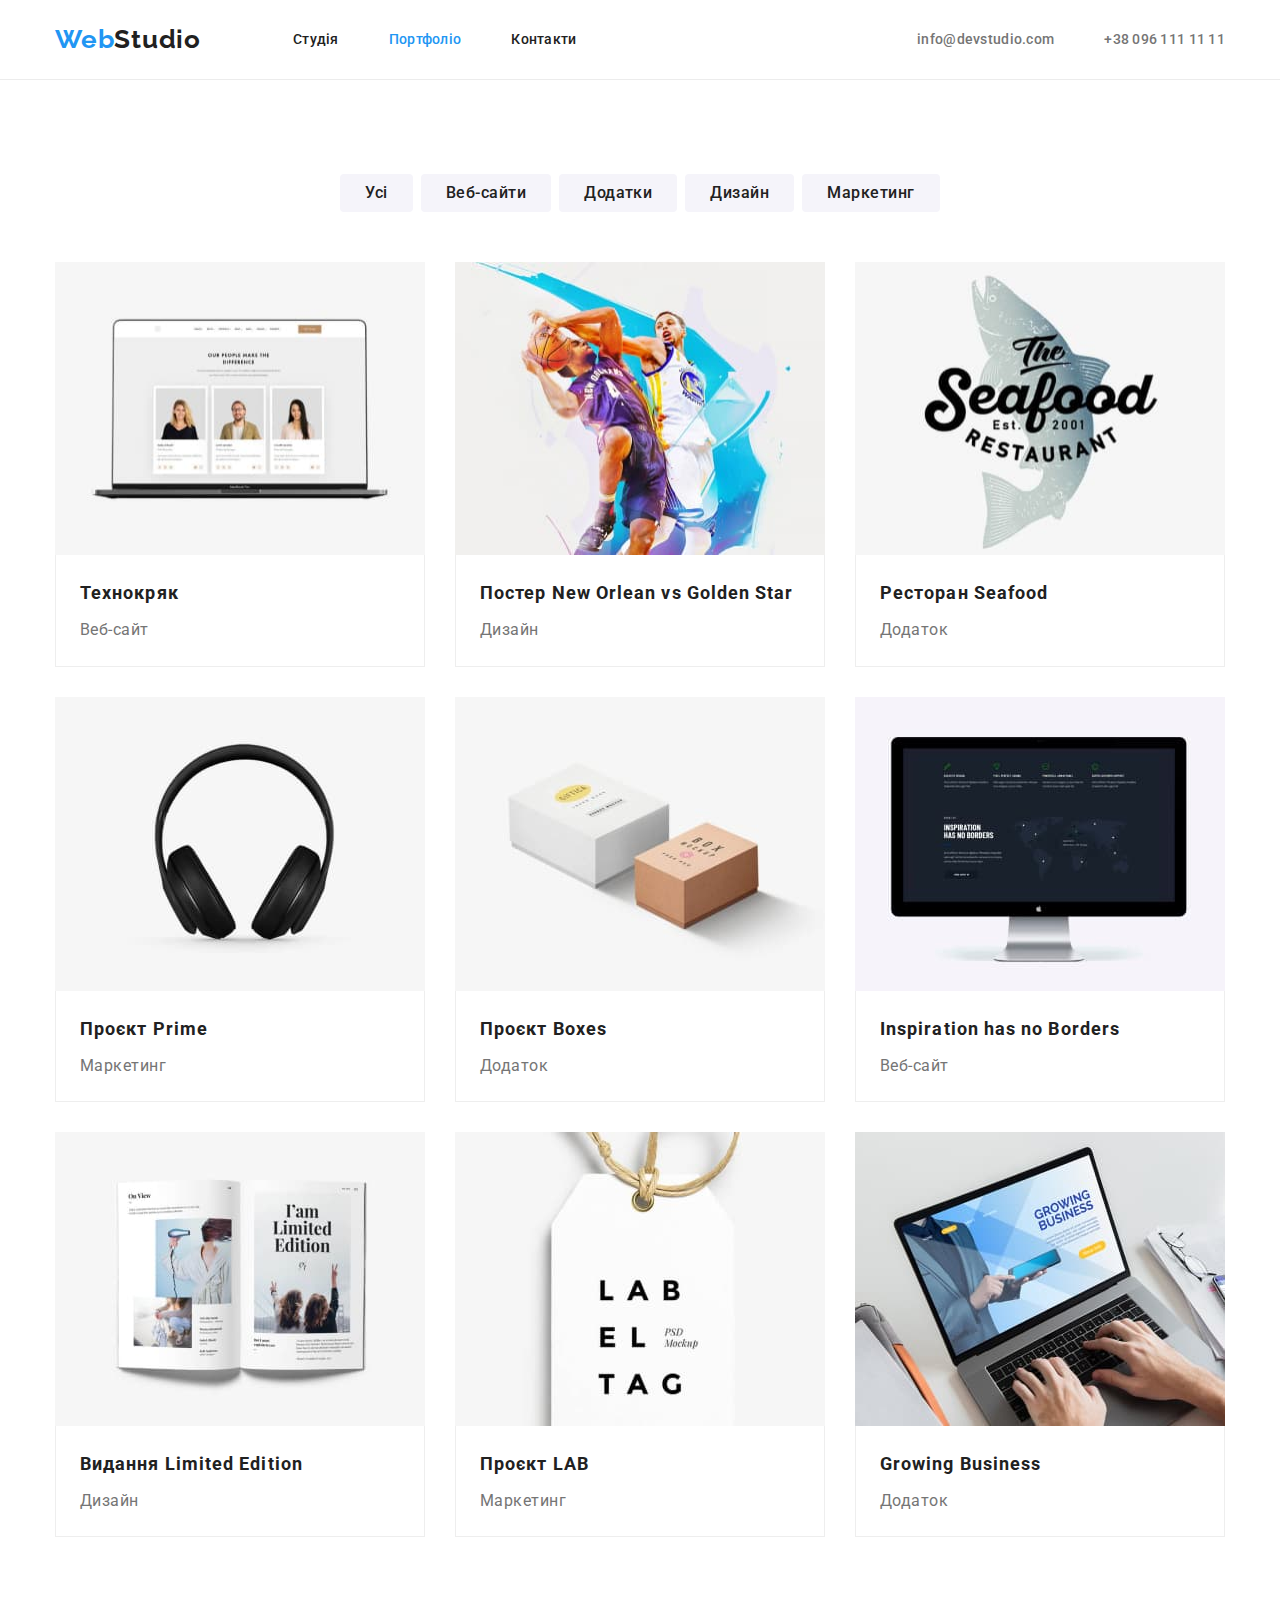
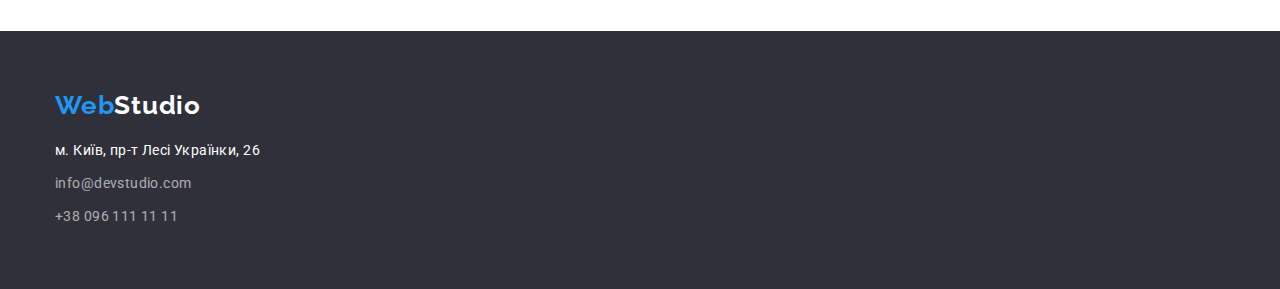
==== portfolio.html @ 4be1fdbf "Add files via upload" ====
<!DOCTYPE html>
<html lang="uk">
  <head>
    <meta charset="UTF-8" />
    <meta http-equiv="X-UA-Compatible" content="IE=edge" />
    <meta name="viewport" content="width=device-width, initial-scale=1.0" />
    <title>Портфоліо</title>
    <link rel="preconnect" href="https://fonts.googleapis.com" />
    <link rel="preconnect" href="https://fonts.gstatic.com" crossorigin />
    <link
      rel="stylesheet"
      href="https://cdn.jsdelivr.net/npm/modern-normalize@1.1.0/modern-normalize.min.css"
    />
    <link
      href="https://fonts.googleapis.com/css2?family=Raleway:wght@700&family=Roboto:wght@400;500;700;900&display=swap"
      rel="stylesheet"
    />
    <link rel="stylesheet" href="./css/styles.css" />
  </head>
  <body>
    <header class="page-header">
      <div class="container">
        <nav class="page-navigation">
          <a class="logo link" href="./index.html"
            ><span class="logo-part">Web</span>Studio</a
          >
          <ul class="menu list">
            <li>
              <a class="menu-link link" href="./index.html">Студія</a>
            </li>
            <li>
              <a class="menu-link link current" href="./portfolio.html"
                >Портфоліо</a
              >
            </li>
            <li><a class="menu-link link" href="">Контакти</a></li>
          </ul>
        </nav>
        <ul class="list menu-contacts">
          <li>
            <a class="mail-link link" href="mailto:info@devstudio.com"
              >info@devstudio.com</a
            >
          </li>
          <li>
            <a class="phone-link link" href="tel:+380961111111"
              >+38 096 111 11 11</a
            >
          </li>
        </ul>
      </div>
    </header>
    <main>
      <section class="portfolio section">
        <div class="container">
          <h1 class="visually-hidden">Портфоліо</h1>
          <ul class="list portfolio-menu">
            <li class="portfolio-menu-item">
              <button class="portfolio-button btn" type="button">Усі</button>
            </li>
            <li class="portfolio-menu-item">
              <button class="portfolio-button btn" type="button">
                Веб-сайти
              </button>
            </li>
            <li class="portfolio-menu-item">
              <button class="portfolio-button btn" type="button">
                Додатки
              </button>
            </li>
            <li class="portfolio-menu-item">
              <button class="portfolio-button btn" type="button">Дизайн</button>
            </li>
            <li class="portfolio-menu-item">
              <button class="portfolio-button btn" type="button">
                Маркетинг
              </button>
            </li>
          </ul>

          <ul class="list portfolio-list">
            <li class="portfolio-list-item">
              <img
                class="portfolio-img"
                src="./images/images-portfolio/project-1.jpg"
                alt="Проект веб-сайту"
                width="370"
                height="294"
              />
              <div class="portfolio-container">
                <h2 class="portfolio-name">Технокряк</h2>
                <p class="portfolio-text">Веб-сайт</p>
              </div>
            </li>
            <li class="portfolio-list-item">
              <img
                class="portfolio-img"
                src="./images/images-portfolio/project-2.jpg"
                alt="Постер баскетбол"
                width="370"
                height="294"
              />
              <div class="portfolio-container">
                <h2 class="portfolio-name">
                  Постер <span lang="en"> New Orlean vs Golden Star</span>
                </h2>
                <p class="portfolio-text">Дизайн</p>
              </div>
            </li>
            <li class="portfolio-list-item">
              <img
                class="portfolio-img"
                src="./images/images-portfolio/project-3.jpg"
                alt="Проект ресторану"
                width="370"
                height="294"
              />
              <div class="portfolio-container">
                <h2 class="portfolio-name">
                  Ресторан <span lang="en">Seafood</span>
                </h2>
                <p class="portfolio-text">Додаток</p>
              </div>
            </li>
            <li class="portfolio-list-item">
              <img
                class="portfolio-img"
                src="./images/images-portfolio/project-4.jpg"
                alt="Проект маркетингу"
                width="370"
                height="294"
              />
              <div class="portfolio-container">
                <h2 class="portfolio-name">
                  Проєкт <span lang="en">Prime</span>
                </h2>
                <p class="portfolio-text">Маркетинг</p>
              </div>
            </li>
            <li class="portfolio-list-item">
              <img
                class="portfolio-img"
                src="./images/images-portfolio/project-5.jpg"
                alt="Проект додатку"
                width="370"
                height="294"
              />
              <div class="portfolio-container">
                <h2 class="portfolio-name">
                  Проєкт <span lang="en">Boxes</span>
                </h2>
                <p class="portfolio-text">Додаток</p>
              </div>
            </li>
            <li class="portfolio-list-item">
              <img
                class="portfolio-img"
                src="./images/images-portfolio/project-6.jpg"
                alt="Проект веб-сайту"
                width="370"
                height="294"
              />
              <div class="portfolio-container">
                <h2 class="portfolio-name" lang="en">
                  Inspiration has no Borders
                </h2>
                <p class="portfolio-text">Веб-сайт</p>
              </div>
            </li>
            <li class="portfolio-list-item">
              <img
                class="portfolio-img"
                src="./images/images-portfolio/project-7.jpg"
                alt="Проект Дизайну"
                width="370"
                height="294"
              />
              <div class="portfolio-container">
                <h2 class="portfolio-name">
                  Видання <span lang="en">Limited Edition</span>
                </h2>
                <p class="portfolio-text">Дизайн</p>
              </div>
            </li>
            <li class="portfolio-list-item">
              <img
                class="portfolio-img"
                src="./images/images-portfolio/project-8.jpg"
                alt="Проект маркетингу"
                width="370"
                height="294"
              />
              <div class="portfolio-container">
                <h2 class="portfolio-name">
                  Проєкт <span lang="en">LAB</span>
                </h2>
                <p class="portfolio-text">Маркетинг</p>
              </div>
            </li>
            <li class="portfolio-list-item">
              <img
                class="portfolio-img"
                src="./images/images-portfolio/project-9.jpg"
                alt="Проект додатку"
                width="370"
                height="294"
              />
              <div class="portfolio-container">
                <h2 class="portfolio-name" lang="en">Growing Business</h2>
                <p class="portfolio-text">Додаток</p>
              </div>
            </li>
          </ul>
        </div>
      </section>
    </main>
    <footer class="footer" id="contacts">
      <div class="container">
        <a class="footer-logo logo link footer-logo" href="./index.html"
          ><span class="logo-part-footer">Web</span>Studio</a
        >
        <address class="contacts">
          <ul class="list">
            <li class="footer-item">
              <a
                class="link contacts-address"
                href="https://goo.gl/maps/Pqn4MnMT374ScPbN7"
                target="_blank"
                rel="noopener noreferrer nofollow"
              >
                м. Київ, пр-т Лесі Українки, 26</a
              >
            </li>
            <li class="footer-item">
              <a class="link contacts-mail" href="mailto:info@devstudio.com"
                >info@devstudio.com</a
              >
            </li>
            <li>
              <a class="link contacts-phone" href="tel:+380961111111"
                >+38 096 111 11 11</a
              >
            </li>
          </ul>
        </address>
      </div>
    </footer>
  </body>
</html>
---- css/styles.css ----
:root {
  --black-color: #000000;
  --accent-color: #2196f3;
  --primary-bgc: #ffffff;
  --black-hero: #2f303a;
  --team-bg: #f5f4fa;
  --black-link: #212121;
  --grey-header: #757575;
  --blue-hover: #188ce8;
  --border-header: #ececec;
  --border-white: #eeeeee;
}
body {
  background-color: var(--primary-bgc);
  font-family: "Roboto", sans-serif;
  color: var(--black-link);
}

.link {
  text-decoration: none;
}
.list {
  list-style: none;
}
.btn {
  cursor: pointer;
}
h1,
h2,
h3,
h4,
p {
  margin-top: 0;
  margin-bottom: 0;
}

ul,
ol {
  margin-top: 0;
  margin-bottom: 0;
  padding-left: 0;
}
img {
  display: block;
  max-width: 100%;
  height: auto;
}
.container {
  width: 1200px;
  padding: 0 15px;
  margin-left: auto;
  margin-right: auto;
}

/* Header styles */
.page-header {
  padding-top: 25px;
  padding-bottom: 25px;
}
.page-header {
  border-bottom: 1px solid var(--border-header);
}
.page-header > .container {
  display: flex;
  justify-content: space-between;
  align-items: center;
}
.page-navigation {
  display: flex;
  align-items: center;
}
.logo.link {
  margin-right: 92px;
}
.menu {
  display: flex;
  align-items: center;
  gap: 50px;
}
.menu-contacts {
  display: flex;
  align-items: center;
  gap: 50px;
}
.logo {
  font-family: "Raleway", sans-serif;
  font-weight: 700;
  font-size: 26px;
  line-height: 1.1;
  letter-spacing: 0.03em;
  color: inherit;
}
.logo-part {
  color: var(--accent-color);
}
.menu-link {
  font-weight: 500;
  font-size: 14px;
  line-height: 1.14;
  letter-spacing: 0.02em;
  color: var(--black-link);
}
.mail-link,
.phone-link {
  font-weight: 500;
  font-size: 14px;
  line-height: 1.14;
  letter-spacing: 0.02em;
  color: var(--grey-header);
}
.menu-link:hover,
.menu-link:focus,
.mail-link:hover,
.mail-link:focus,
.phone-link:hover,
.phone-link:focus {
  color: var(--accent-color);
}
.link.current {
  color: var(--accent-color);
}

.section {
  padding-top: 94px;
  padding-bottom: 94px;
}
/* Головний заголовок */
.hero {
  background-color: var(--black-hero);
  text-align: center;
  padding-top: 200px;
  padding-bottom: 200px;
}
.hero-title {
  font-family: "Roboto";
  font-style: normal;
  font-weight: 900;
  font-size: 44px;
  line-height: 1.36;
  letter-spacing: 0.06em;
  text-transform: uppercase;
  color: var(--primary-bgc);
  width: 696px;
  margin-bottom: 30px;
  margin-left: auto;
  margin-right: auto;
}
.hero-button {
  display: inline-block;
  font-weight: 700;
  font-size: 16px;
  line-height: 1.86;
  align-items: center;
  letter-spacing: 0.06em;
  background-color: var(--accent-color);
  color: var(--primary-bgc);
  padding: 10px 32px;
  border-radius: 4px;
  border: none;
}
.hero-button:hover,
.hero-button:focus {
  background-color: var(--blue-hover);
}
/* Наші особливості */
.visually-hidden {
  position: absolute;
  white-space: nowrap;
  width: 1px;
  height: 1px;
  overflow: hidden;
  border: 0;
  padding: 0;
  clip: rect(0 0 0 0);
  clip-path: inset(50%);
  margin: -1px;
}
.features {
  padding-bottom: 0;
}
.list-features {
  display: flex;
  justify-content: space-between;
  gap: 30px;
}
.features-item {
  flex-basis: calc((100% - 90px) / 4);
}

.features-subtitle {
  font-weight: 700;
  font-size: 14px;
  line-height: 1.14;
  letter-spacing: 0.03em;
  text-transform: uppercase;
  margin-bottom: 10px;
}
.features-text {
  font-weight: 400;
  font-size: 14px;
  line-height: 1.71;
  letter-spacing: 0.03em;
  color: var(--grey-header);
}
/* Чим ми займаємось */
.section-title {
  font-weight: 700;
  font-size: 36px;
  line-height: 1.17;
  text-align: center;
  letter-spacing: 0.03em;
  margin-bottom: 50px;
}
.list-work {
  display: flex;
  justify-content: space-between;
}

/* Наша команда */
.team {
  background-color: var(--team-bg);
}
.team-list {
  display: flex;
  justify-content: space-between;
  gap: 30px;
  padding: 0px;
}
.team-img {
}
.team-name {
  font-weight: 500;
  font-size: 16px;
  line-height: 1.19;
  letter-spacing: 0.03em;
  text-align: center;
  margin-bottom: 10px;
  padding-top: 30px;
}
.team-place {
  font-family: "Roboto";
  font-style: normal;
  font-weight: 400;
  font-size: 16px;
  line-height: 1.19;
  letter-spacing: 0.03em;
  color: var(--grey-header);
  text-align: center;
  padding-bottom: 30px;
}
.team-item {
  background-color: var(--primary-bgc);
  border-radius: 4px;
  flex-basis: calc((100%-90px) / 4);
}
/* Сторінка портфолоіо */

.portfolio-menu {
  display: flex;
  justify-content: center;
  gap: 8px;
  margin-bottom: 50px;
}
.portfolio-button {
  font-weight: 500;
  font-size: 16px;
  line-height: 1.62;
  letter-spacing: 0.03em;
  color: inherit;
  background-color: var(--team-bg);
  display: inline-block;
  padding: 6px 25px;
  border-radius: 4px;
  border: none;
}
.portfolio-button:hover,
.portfolio-button:focus {
  color: var(--primary-bgc);
  background-color: var(--accent-color);
}
.btn.current {
  background-color: var(--accent-color);
  color: var(--primary-bgc);
}
.portfolio-list {
  display: flex;
  flex-wrap: wrap;
  gap: 30px;
}
.portfolio-list-item {
  flex-basis: calc((100% - 60px) / 3);
}

.portfolio-container {
  padding: 20px 24px;
  border-bottom: solid 1px var(--border-white);
  border-left: solid 1px var(--border-white);
  border-right: solid 1px var(--border-white);
}
.portfolio-name {
  font-weight: 700;
  font-size: 18px;
  line-height: 2;
  letter-spacing: 0.06em;
  margin-bottom: 4px;
}
.portfolio-text {
  font-weight: 400;
  font-size: 16px;
  line-height: 1.88;
  letter-spacing: 0.03em;
  color: var(--grey-header);
}

/* Footer styles */
.footer {
  background-color: var(--black-hero);
  color: var(--primary-bgc);
}
.footer {
  padding-top: 60px;
  padding-bottom: 60px;
}
.logo-part-footer {
  color: var(--accent-color);
}
.footer .logo.link {
  display: inline-block;
  margin-right: 0;
  margin-bottom: 20px;
}
.footer-item {
  margin-bottom: 9px;
}

.contacts {
  font-style: normal;
  font-weight: 400;
  font-size: 14px;
  line-height: 1.71;
  letter-spacing: 0.03em;
}
.contacts-address,
.contacts-mail,
.contacts-phone {
  color: inherit;
}
.contacts-mail,
.contacts-phone {
  opacity: 60%;
}
.contacts-address:hover,
.contacts-address:focus,
.contacts-mail:hover,
.contacts-mail:focus,
.contacts-phone:hover,
.contacts-phone:focus {
  color: var(--accent-color);
}
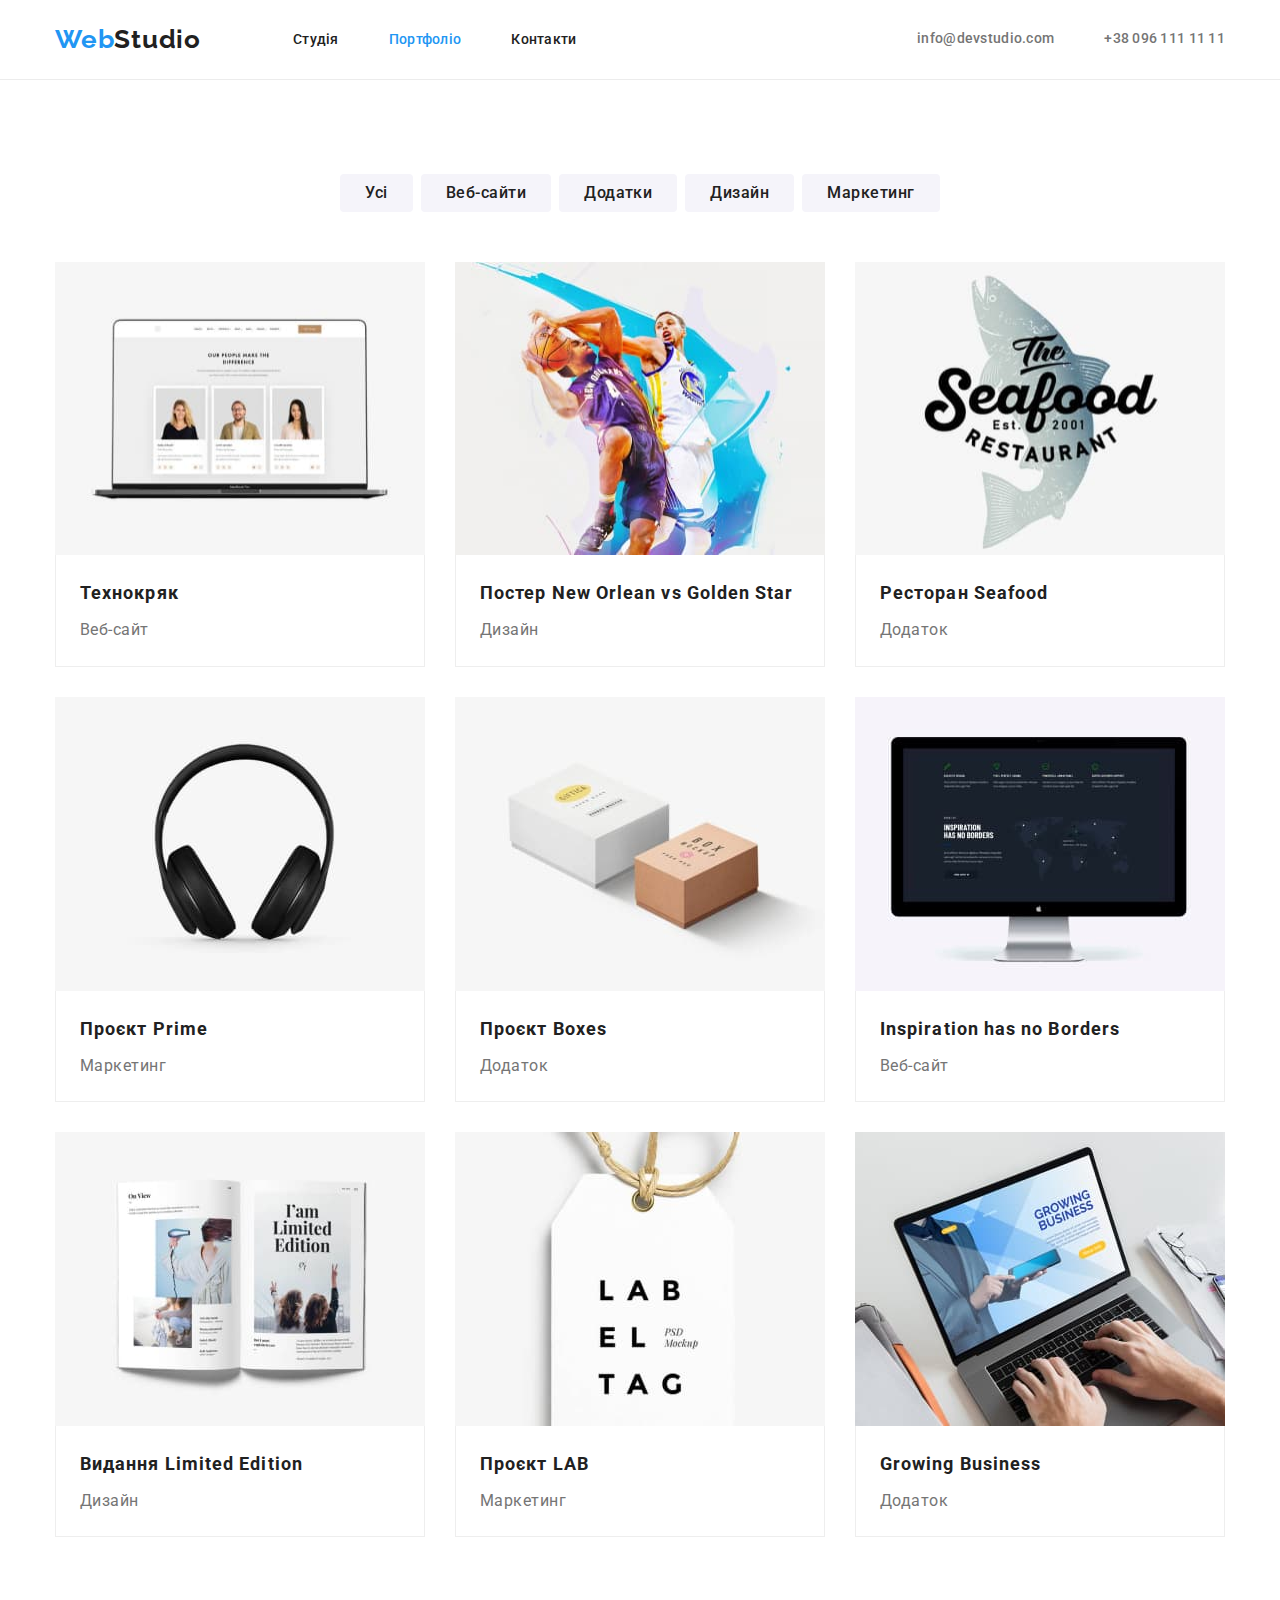
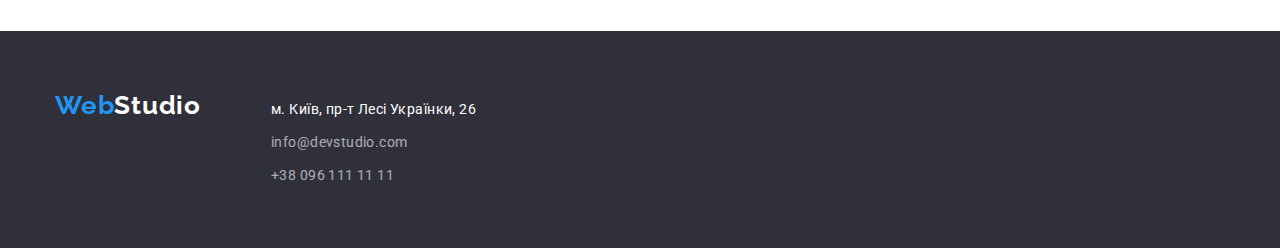
==== commit 47dd5b83: "change css" ====
--- a/portfolio.html
+++ b/portfolio.html
@@ -80,6 +80,7 @@
 
           <ul class="list portfolio-list">
             <li class="portfolio-list-item">
+              <a class="portfolio-box-link link" href="#"></a>
               <img
                 class="portfolio-img"
                 src="./images/images-portfolio/project-1.jpg"
@@ -93,6 +94,7 @@
               </div>
             </li>
             <li class="portfolio-list-item">
+              <a class="portfolio-box-link link" href="#"></a>
               <img
                 class="portfolio-img"
                 src="./images/images-portfolio/project-2.jpg"
@@ -108,6 +110,7 @@
               </div>
             </li>
             <li class="portfolio-list-item">
+              <a class="portfolio-box-link link" href="#"></a>
               <img
                 class="portfolio-img"
                 src="./images/images-portfolio/project-3.jpg"
@@ -123,6 +126,7 @@
               </div>
             </li>
             <li class="portfolio-list-item">
+              <a class="portfolio-box-link link" href="#"></a>
               <img
                 class="portfolio-img"
                 src="./images/images-portfolio/project-4.jpg"
@@ -138,6 +142,7 @@
               </div>
             </li>
             <li class="portfolio-list-item">
+              <a class="portfolio-box-link link" href="#"></a>
               <img
                 class="portfolio-img"
                 src="./images/images-portfolio/project-5.jpg"
@@ -153,6 +158,7 @@
               </div>
             </li>
             <li class="portfolio-list-item">
+              <a class="portfolio-box-link link" href="#"></a>
               <img
                 class="portfolio-img"
                 src="./images/images-portfolio/project-6.jpg"
@@ -168,6 +174,7 @@
               </div>
             </li>
             <li class="portfolio-list-item">
+              <a class="portfolio-box-link link" href="#"></a>
               <img
                 class="portfolio-img"
                 src="./images/images-portfolio/project-7.jpg"
@@ -183,6 +190,7 @@
               </div>
             </li>
             <li class="portfolio-list-item">
+              <a class="portfolio-box-link link" href="#"></a>
               <img
                 class="portfolio-img"
                 src="./images/images-portfolio/project-8.jpg"
@@ -198,6 +206,7 @@
               </div>
             </li>
             <li class="portfolio-list-item">
+              <a class="portfolio-box-link link" href="#"></a>
               <img
                 class="portfolio-img"
                 src="./images/images-portfolio/project-9.jpg"
--- a/css/styles.css
+++ b/css/styles.css
@@ -9,6 +9,7 @@
   --blue-hover: #188ce8;
   --border-header: #ececec;
   --border-white: #eeeeee;
+  --logo-color: #afb1b8;
 }
 body {
   background-color: var(--primary-bgc);
@@ -102,6 +103,9 @@
 }
 .mail-link,
 .phone-link {
+  display: flex;
+  align-items: center;
+  column-gap: 10px;
   font-weight: 500;
   font-size: 14px;
   line-height: 1.14;
@@ -119,6 +123,27 @@
 .link.current {
   color: var(--accent-color);
 }
+.mail-svg {
+  width: 16px;
+  height: 12px;
+}
+
+.phone-svg {
+  width: 10px;
+  height: 16px;
+}
+
+.mail-svg,
+.phone-svg {
+  fill: currentColor;
+}
+
+.mail-link:focus .mail-svg,
+.mail-link:focus .mail-svg,
+.phone-link:hover .phone-svg,
+.phone-link:focus .phone-svg {
+  fill: var(--accent-color);
+}
 
 .section {
   padding-top: 94px;
@@ -127,6 +152,20 @@
 /* Головний заголовок */
 .hero {
   background-color: var(--black-hero);
+  background-image: linear-gradient(
+      0deg,
+      rgba(47, 48, 58, 0.4),
+      rgba(47, 48, 58, 0.4)
+    ),
+    url(../images/images-index/img-hero.jpg);
+  background-size: cover;
+  background-repeat: no-repeat;
+  background-position: center;
+  max-width: 1600px;
+  margin: 0 auto;
+  text-align: center;
+  padding-top: 200px;
+  padding-bottom: 200px;
   text-align: center;
   padding-top: 200px;
   padding-bottom: 200px;
@@ -186,6 +225,18 @@
 .features-item {
   flex-basis: calc((100% - 90px) / 4);
 }
+.features-box {
+  display: flex;
+  justify-content: center;
+  align-items: center;
+  height: 120px;
+  margin-bottom: 30px;
+  background-color: var(--team-bg);
+}
+.features-icon {
+  width: 70px;
+  height: 70px;
+}
 
 .features-subtitle {
   font-weight: 700;
@@ -226,7 +277,9 @@
   gap: 30px;
   padding: 0px;
 }
-.team-img {
+.team-box {
+  padding-top: 30px;
+  padding-bottom: 30px;
 }
 .team-name {
   font-weight: 500;
@@ -235,7 +288,6 @@
   letter-spacing: 0.03em;
   text-align: center;
   margin-bottom: 10px;
-  padding-top: 30px;
 }
 .team-place {
   font-family: "Roboto";
@@ -246,12 +298,82 @@
   letter-spacing: 0.03em;
   color: var(--grey-header);
   text-align: center;
-  padding-bottom: 30px;
+  margin-bottom: 16px;
+}
+.team-social-list {
+  display: flex;
+  justify-content: center;
+  gap: 10px;
+}
+
+.team-link {
+  display: flex;
+  justify-content: center;
+  align-items: center;
+  width: 44px;
+  height: 44px;
+  border-radius: 50%;
+}
+.team-link:hover,
+.team-link:focus {
+  background-color: var(--accent-color);
+}
+
+.team-link:hover .team-logo-social,
+.team-link:focus .team-logo-social {
+  fill: var(--primary-bgc);
+}
+.team-logo-social {
+  width: 20px;
+  height: 20px;
+  fill: var(--logo-color);
 }
 .team-item {
   background-color: var(--primary-bgc);
   border-radius: 4px;
   flex-basis: calc((100%-90px) / 4);
+  box-shadow: 0px 1px 3px rgba(0, 0, 0, 0.12), 0px 1px 1px rgba(0, 0, 0, 0.14),
+    0px 2px 1px rgba(0, 0, 0, 0.2);
+}
+/* Наші клієнти */
+.clients-title {
+  font-weight: 700;
+  font-size: 36px;
+  line-height: 1.16;
+  text-align: center;
+  letter-spacing: 0.03em;
+  color: var(--primary-text-color);
+  margin-bottom: 50px;
+}
+
+.clients-list {
+  display: flex;
+  justify-content: center;
+  gap: 30px;
+}
+
+.client-link {
+  display: flex;
+  justify-content: center;
+  align-items: center;
+  width: 170px;
+  height: 92px;
+  border-radius: 4px;
+  border: 1px solid var(--logo-color);
+}
+
+.client-link:hover,
+.client-link:focus {
+  border: 1px solid var(--accent-color);
+}
+.client-link:hover .client-logo,
+.client-link:focus .client-logo {
+  fill: var(--accent-color);
+}
+.client-logo {
+  width: 106px;
+  height: 60px;
+  fill: var(--logo-color);
 }
 /* Сторінка портфолоіо */
 
@@ -277,6 +399,8 @@
 .portfolio-button:focus {
   color: var(--primary-bgc);
   background-color: var(--accent-color);
+  box-shadow: 0px 3px 1px rgba(0, 0, 0, 0.1), 0px 1px 2px rgba(0, 0, 0, 0.08),
+    0px 2px 2px rgba(0, 0, 0, 0.12);
 }
 .btn.current {
   background-color: var(--accent-color);
@@ -289,6 +413,16 @@
 }
 .portfolio-list-item {
   flex-basis: calc((100% - 60px) / 3);
+}
+.portfolio-box-link {
+  color: inherit;
+  display: block;
+}
+
+.portfolio-box-link:hover,
+.portfolio-box-link:focus {
+  box-shadow: 0px 1px 1px rgba(0, 0, 0, 0.12), 0px 4px 4px rgba(0, 0, 0, 0.06),
+    1px 4px 6px rgba(0, 0, 0, 0.16);
 }
 
 .portfolio-container {
@@ -313,6 +447,11 @@
 }
 
 /* Footer styles */
+.footer .container {
+  display: flex;
+  gap: 70px;
+  align-items: baseline;
+}
 .footer {
   background-color: var(--black-hero);
   color: var(--primary-bgc);
@@ -321,14 +460,50 @@
   padding-top: 60px;
   padding-bottom: 60px;
 }
-.logo-part-footer {
-  color: var(--accent-color);
+.join-title {
+  font-weight: 700;
+  font-size: 14px;
+  line-height: 1.14;
+  letter-spacing: 0.03em;
+  text-transform: uppercase;
+  color: var(--primary-bgc);
+  margin-bottom: 20px;
+}
+
+.footer-icon {
+  width: 20px;
+  height: 20px;
+  fill: var(--primary-bgc);
+}
+.footer-link {
+  display: flex;
+  align-items: center;
+  justify-content: center;
+  width: 44px;
+  height: 44px;
+  border-radius: 50%;
+  background-color: rgba(255, 255, 255, 0.1);
 }
 .footer .logo.link {
   display: inline-block;
   margin-right: 0;
   margin-bottom: 20px;
 }
+
+.footer-link:hover,
+.footer-link:focus {
+  background-color: var(--accent-color);
+}
+.footer-icons-list {
+  display: flex;
+  justify-content: center;
+  column-gap: 10px;
+}
+
+.logo-part-footer {
+  color: var(--accent-color);
+}
+
 .footer-item {
   margin-bottom: 9px;
 }
